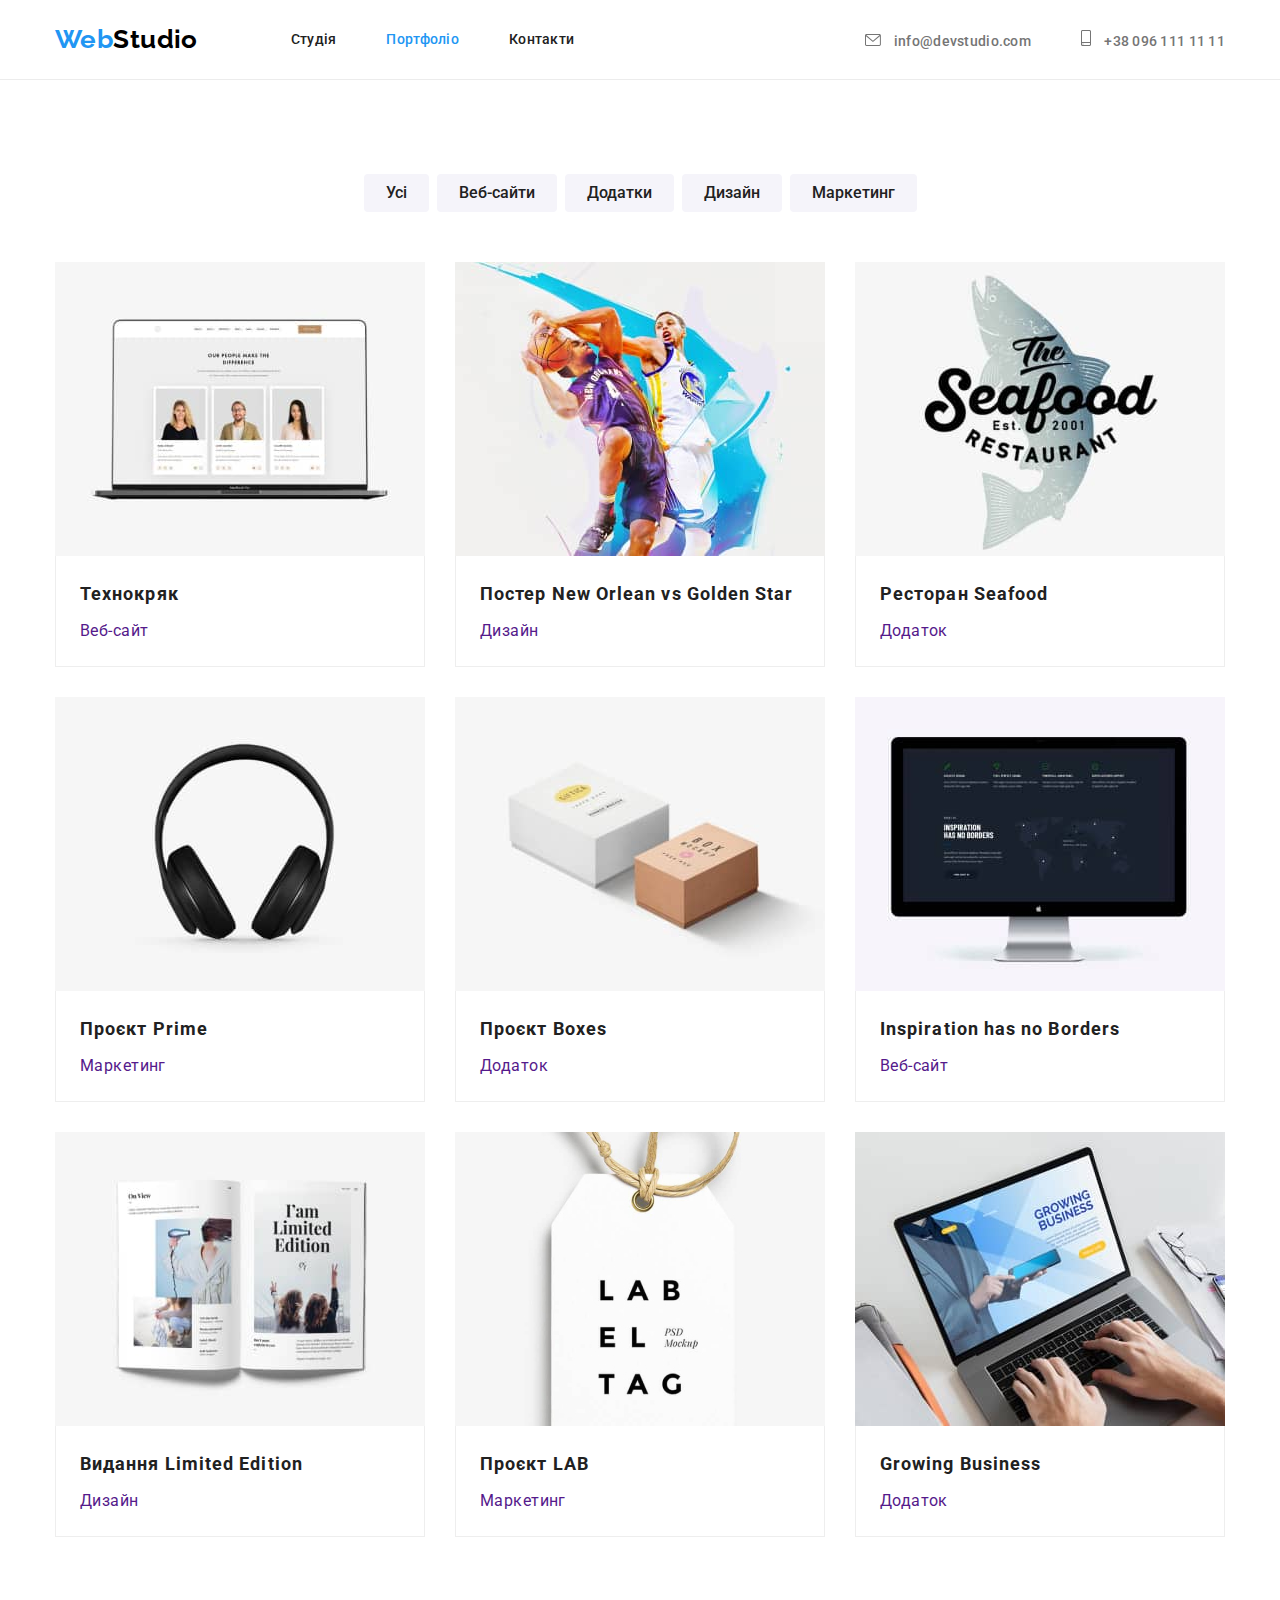
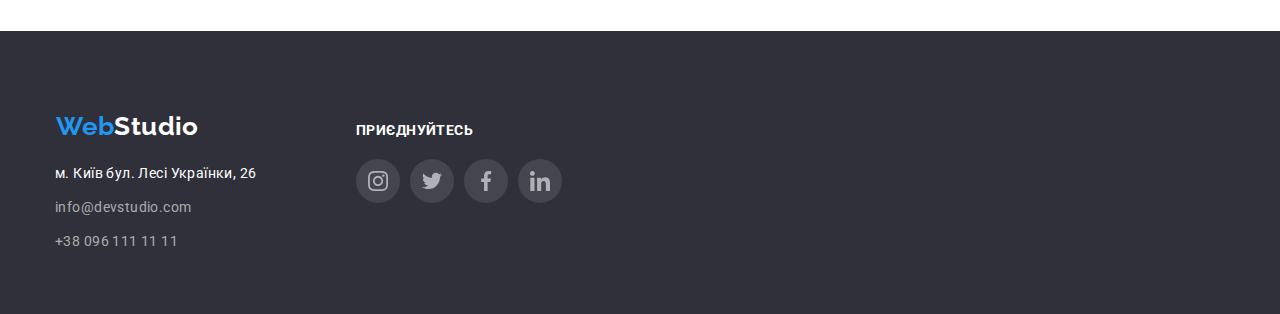
==== portfolio.html @ a65ffd53 "gotovo)" ====
<!DOCTYPE html>
<html lang="en">
  <head>
    <meta charset="UTF-8" />
    <meta http-equiv="X-UA-Compatible" content="IE=edge" />
    <meta name="viewport" content="width=device-width, initial-scale=1.0" />
    <title>Портфоліо</title>
    <link
      rel="stylesheet"
      href="https://cdn.jsdelivr.net/npm/modern-normalize@1.1.0/modern-normalize.css"
    />
    <link rel="preconnect" href="https://fonts.googleapis.com" />
    <link rel="preconnect" href="https://fonts.gstatic.com" crossorigin />
    <link
      href="https://fonts.googleapis.com/css2?family=Raleway:wght@700&family=Roboto:wght@400;500;700;900&display=swap"
      rel="stylesheet"
    />
    <link type="text/css" rel="stylesheet" href="./css/style.css" />
  </head>
  <body>
      
    <header class="header">
       <div class="container div-head">
      <nav class="site-nav">
         <a class="logo-head link" href="/index.html"
              ><span class="blue-logo">Web</span>Studio</a
            >
        <ul class="list head-menu">
           
          <li class="menu"><a class="site-nav__link" href="./index.html">Студія</a></li>

          <li class="menu">
            <a class="site-nav__link current" href="./portfolio.html">Портфолiо</a>
          </li>
          <li class="menu"><a class="site-nav__link" href="">Контакти</a></li>
        </ul>
            </nav>
        <ul class="list nav-contact">
          <li class="contacts">
            <a class="head-contact" href="mailto:info@devstudio.com"
              > <svg width="16" height="12" class="envelope">
                <use href="./images/symbol-defs.svg#icon-envelope"></use>
              </svg> info@devstudio.com</a
            >
          </li>
          <li class="contacts">
            <a class="head-contact" href="tel:+380961111111"
              > <svg width="10" height="16" class="smartphone">
                <use href="./images/symbol-defs.svg#icon-smartphone"></use>
              </svg> +38 096 111 11 11</a
            >
          </li>
        </ul>
  
      </div>
    </header>
    <main> 
     
      <section class="section main-portfolio">
         <div class="container">
        <h1  class="title none-display">Портфолiо</h1>
        <ul class="list filter">
          <li class="filter-button"><button type="button" class="button">Усі</button></li>
          <li class="filter-button"><button type="button" class="button" >Веб-сайти</button></li>
          <li class="filter-button"><button type="button" class="button" >Додатки</button></li>
          <li class="filter-button"><button type="button" class="button" >Дизайн</button></li>
          <li class="filter-button"><button type="button" class="button" >Маркетинг</button></li>
        </ul>
        <ul class="cards list">
          <li class="cards-product">
            <a href="" class="link cards-link">
            <img class="image" src="./images/techno.jpg" alt="Ноутбук" width="370" />
            <div class="card-orient">
            <h2 class="card-name">Технокряк</h2>
            <p class="description">Веб-сайт</p>
            </div>
            </a>
          </li>
          <li class="cards-product">
             <a href="" class="link cards-link">
            <img class="image"
              src="./images/goldenstars.jpg"
              alt="Гра в баскетбол"
              width="370"
            />
            <div class="card-orient">
            <h2 class="card-name">Постер New Orlean vs Golden Star</h2>
            <p class="description">Дизайн</p>
            </div>
            </a>
          </li>
          <li class="cards-product">
             <a href="" class="link cards-link">
            <img class="image" src="./images/seafood.jpg" alt="Лого ресторану" width="370" />
            <div class="card-orient">
            <h2 class="card-name">Ресторан Seafood</h2>
            <p class="description">Додаток</p>
            </div>
            </a>
          </li>
          <li class="cards-product">
             <a href="" class="link cards-link">
            <img class="image" src="./images/prime.jpg" alt="Навушники" width="370" />
            <div class="card-orient">
            <h2 class="card-name">Проєкт Prime</h2>
            <p class="description">Маркетинг</p>
            </div>
            </a>
          </li>
          <li class="cards-product">
             <a href="" class="link cards-link">
            <img class="image" src="./images/boxes.jpg" alt="Дві коробки" width="370" />
            <div class="card-orient">
            <h2 class="card-name">Проєкт Boxes</h2>
            <p class="description">Додаток</p>
            </div>
            </a>
          </li>
          <li class="cards-product">
             <a href="" class="link cards-link">
            <img class="image" src="./images/border.jpg" alt="Моноблок" width="370" />
            <div class="card-orient">
            <h2 class="card-name">Inspiration has no Borders</h2>
            <p class="description">Веб-сайт</p>
            </div>
            </a>
          </li>
          <li class="cards-product">
             <a href="" class="link cards-link">
            <img class="image" src="./images/limited.jpg" alt="Відкрита книга" width="370" />
            <div class="card-orient">
            <h2 class="card-name">Видання Limited Edition</h2>
            <p class="description">Дизайн</p>
            </div>
            </a>
          </li>
          <li class="cards-product">
             <a href="" class="link cards-link">
            <img class="image" src="./images/lab.jpg" alt="Логотип проекту" width="370" />
            <div class="card-orient">
            <h2 class="card-name">Проєкт LAB</h2>
            <p class="description">Маркетинг</p>
            </div>
            </a>
          </li>
          <li class="cards-product">
             <a href="" class="link cards-link">
            <img class="image"
              src="./images/growing.jpg"
              alt="Відкритий ноутбук"
              width="370"
            />
            <div class="card-orient">
            <h2 class="card-name">Growing Business</h2>
            <p class="description">Додаток</p>
            </div>
            </a>
          </li>
        </ul>
        </div>
      </section>
    </main>
     <footer class="foot">
      <div class="container">
      
      <address class="address">
        <a class="logo-foot link" href="/index.html"
        ><span class="blue-logo">Web</span>Studio</a
      >
        <ul class="list address-list">
          <li class="address-item">
            <a
              class="map link"
              href="https://goo.gl/maps/8eCghQY2oybn2GDY6"
              target="_blank"
              rel="noopener noreferrer nofollow"
              >м. Київ бул. Лесі Українки, 26
            </a>
          </li>
          <li class="address-item">
            <a class="foot-contact link" href="mailto:info@devstudio.com"
              >info@devstudio.com</a
            >
          </li>
          <li class="address-item">
            <a class="foot-contact link" href="tel:+380961111111"
              >+38 096 111 11 11</a
            >
          </li>
        </ul>
      </address> 
      <section class="sing-section">
      <h3 class="singin">Приєднуйтесь</h3>
      <ul class="list singin-list">
        <li class="singin-logo">
          <a href="">
          <svg class="singin-icon">
          <use href="./images/symbol-defs.svg#icon-instagram">

          </use>
        </svg>
          </a>
      </li>
        <li class="singin-logo">
          <a href="">
          <svg class="singin-icon">
          <use href="./images/symbol-defs.svg#icon-twitter">

          </use>
        </svg></a>
      </li>
        <li class="singin-logo">
          <a href="">
          <svg class="singin-icon">
          <use href="./images/symbol-defs.svg#icon-facebook">

          </use>
        </svg></a>
      </li>
        <li class="singin-logo">
          <a href="">
          <svg class="singin-icon">
          <use href="./images/symbol-defs.svg#icon-linkedin">

          </use>
        </svg></a>
      </li>
      </ul>
      </section>
          </div>

    </footer>
    
  </body>
</html>
---- css/style.css ----
:root {
  --primary-font: Roboto, sans-serif;

  --secondary-font: "raleway", sans-serif;

  --main-bgcolor: #ffffff;

  --bgcolor: #2f303a;

  --hcolor: #212121;

  --pcolor: #757575;

  --blue: #2196f3;

  --ourbgcolor: #f5f4fa;
}
html {
  box-sizing: border-box;
}
h1,
h2,
h3,
h4,
h5,
h6,
p {
  margin: 0;
}

ul,
ol {
  margin: 0;
  padding: 0;
}
img {
  display: block;
  max-width: 100%;
}
.none-display {
  position: absolute;
  white-space: nowrap;
  width: 1px;
  height: 1px;
  overflow: hidden;
  border: 0;
  padding: 0;
  clip: rect(0 0 0 0);
  clip-path: inset(50%);
  margin: -1px;
}
.list {
  list-style: none;
  /* margin: 0px; */
}
.link,
.site-nav__link,
.head-contact {
  text-decoration: none;
}

.button,
.promo-button {
  cursor: pointer;
}

body {
  background-color: var(--main-bgcolor);
  color: var(--pcolor);
  font-family: var(--primary-font);
  letter-spacing: 0.03em;
  font-size: 14px;
}
.container {
  text-align: center;
  /* outline: #2196f3 dashed; */
  width: 1200px;
  padding: 0 15px;
  margin: 0 auto;
}
.section {
  padding-top: 94px;
  padding-bottom: 94px;
}

/* /* header style  */

.site-nav,
.head-menu,
.header,
.nav-contact,
.div-head {
  display: flex;
}

.header {
  border-bottom: 1px solid #ececec;

  padding-top: 24px;
  padding-bottom: 24px;
}
.site-nav {
  justify-content: space-between;
}
.menu:not(:last-child),
.contacts:not(:last-child) {
  margin-right: 50px;
}

.div-head {
  justify-content: space-between;
  align-items: center;
}
.head-menu {
  align-items: center;
  margin-left: 93px;
}
.head-contact {
  color: var(--pcolor);
}
.site-nav__link {
  color: rgb(255, 255, 255);
}
.logo-head {
  color: #000000;
}
.logo-foot {
  color: #ffffff;
}
.logo-foot,
.logo-head {
  font-family: var(--secondary-font);
  font-style: normal;
  font-weight: 700;
  font-size: 26px;
  line-height: 1.2;
}
.blue-logo {
  color: var(--blue);
}

.site-nav a:hover,
.foot a:hover,
.nav-contact a:hover,
.site-nav a:focus,
.foot a:focus,
.nav-contact a:focus {
  color: var(--blue);
}
.site-nav__link,
.head-contact {
  font-weight: 500;
  letter-spacing: 0.02em;
}
.site-nav__link {
  line-height: 1.14;
}
.head-contact {
  line-height: 1.14;
}
.site-nav__link,
.title,
.card-name {
  color: var(--hcolor);
  font-size: 14px;
}
.current {
  color: var(--blue);
}
.envelope,
.smartphone {
  fill: var(--pcolor);
  margin-right: 10px;
}
.nav-contact {
  align-items: baseline;
}
.head-contact:hover .envelope,
.head-contact:focus .envelope,
.head-contact:hover .smartphone,
.head-contact:focus .smartphone {
  fill: var(--blue);
}

/* section promo */

.promo {
  display: flex;
  flex-direction: column;
  align-items: center;
  padding-top: 200px;
  padding-bottom: 200px;

  background-image: url(../images/Overlay.svg), url(../images/bg-Img.jpg);
  background-size: cover;
}
.promo,
.foot {
  background-color: var(--bgcolor);
}
.promo-name {
  margin-bottom: 30px;

  font-weight: 900;
  font-size: 44px;
  line-height: 1.36;
  text-align: center;

  text-transform: uppercase;
  color: #ffffff;
}
.promo-button {
  align-items: center;
  padding: 10px 32px;

  border-radius: 4px;
  border: 0cm;
  color: var(--main-bgcolor);
  background-color: var(--blue);
  font-family: inherit;
  font-weight: 700;
  line-height: 1.88;
}

.promo-name,
.promo-button {
  letter-spacing: 0.06em;
}

.promo-button:hover,
.promo-button:focus {
  background-color: #188ce8;
}

/* skills section */

.skills-item {
  display: flex;
  flex-wrap: wrap;
  gap: 30px;
}
.list-skills {
  flex-basis: calc((100% - 90px) / 4);
}
.list-skills::before {
  content: "";
  display: block;
  height: 120px;
  border-radius: 4px;
  background-color: #f5f4fa;
  background-repeat: no-repeat;
  background-position: center;
}
.icon-antenna::before {
  background-image: url(../images/SVG/antenna.svg);
}
.icon-clock::before {
  background-image: url(../images/SVG/clock.svg);
}
.icon-diagram::before {
  background-image: url(../images/SVG/diagram.svg);
}
.icon-astronaut::before {
  background-image: url(../images/SVG/astronaut.svg);
}
.skls-ttl {
  margin-top: 30px;
  margin-bottom: 10px;
}
.skls-ttl,
.skills-txt {
  text-align: left;
}
.skills-txt {
  line-height: 1.71;
}

/* work section  */

.work {
  padding-top: 0px;
  margin: 0;
}
.work-item {
  display: flex;
  justify-content: space-between;
  row-gap: 30px;
}
.work-title {
  margin-bottom: 50px;
}

/* team section */

.team {
  background-color: var(--ourbgcolor);
  color: var(--hcolor);
  font-size: 16px;
}
.team-item {
  display: flex;
  flex-wrap: wrap;
  gap: 30px;
}
.team-title {
  margin-bottom: 50px;
}
.team-img {
  flex-basis: calc((100% - 90px) / 4);

  background-color: #ffffff;
  box-shadow: 0px 1px 3px rgba(0, 0, 0, 0.12), 0px 1px 1px rgba(0, 0, 0, 0.14),
    0px 2px 1px rgba(0, 0, 0, 0.2);
  border-radius: 0px 0px 4px 4px;
}

.team-title-orient {
  padding-top: 30px;
  padding-bottom: 30px;
}
.our-team {
  font-weight: 500;
  font-size: 16px;
  line-height: 19px;
  letter-spacing: 0.03em;

  margin-bottom: 10px;
}

[lang="en"] {
  font-size: 16px;
  line-height: 1.18;
}

.title {
  line-height: 1.14;
  text-transform: uppercase;
}
.social {
  display: flex;
  margin-left: 32px;
  margin-right: 32px;
}
.icon-social {
  width: 44px;
  height: 44px;
 
  flex-basis: calc((100% - 30px) / 4);
}
.icon-social:not(:last-child) {
  margin-right: 10px;
}
.social-logo {
  fill: #afb1b8;
  margin: 12px 12px;
  width: 20px;
  height: 20px;
}
.social-logo:hover,
.social-logo:focus {
  fill: var(--blue);
}
/* clients section */

.clients-list {
  display: flex;
  gap: 30px;
}

.clients-list .item {
  flex-basis: calc((100%-150px) / 6);
}
.button-clients {
  width: 170px;
  border: 1px solid rgba(175, 177, 184, 1);

  width: 170px;
  height: 92px;
  border: 1px solid #afb1b8;
  border-radius: 4px;
  padding: 16px 32px;
  cursor: pointer;
}
.button-clients:hover,
.button-clients:focus {
  border: 1px solid rgba(33, 150, 243, 1);
}
.button-icon {
  width: 106px;
  height: 60px;
  fill: #afb1b8;
}
.button-icon:hover,
.button-icon:focus {
  fill: var(--blue);
}
/* filter portfolio */
.filter {
  display: flex;
  justify-content: center;

  margin: auto;
  margin-bottom: 50px;
}

.button {
  color: var(--hcolor);
  background-color: var(--ourbgcolor);
  font-weight: 500;
  font-family: var(--primary-font);
  line-height: 1.62;
  border: 0;
  border-radius: 4px;
  padding: 6px 22px;
}
.filter-button:not(:last-child) {
  margin-right: 8px;
}

.title,
.card-name {
  font-weight: 700;
}
.card-name {
  font-size: 18px;
  line-height: 2;
  letter-spacing: 0.06em;
  text-align: left;
}
.button,
.description,
.promo-button {
  font-size: 16px;
}
.description {
  line-height: 1.88;
  text-align: left;
  margin-top: 4px;
}
.main-portlio {
  margin-bottom: 94px;
}
.subtitle {
  color: var(--hcolor);
  font-size: 36px;
  line-height: 1.16;
  font-weight: 700;
  letter-spacing: 0.03em;
}

.cards-link,
.image  {
  display: block;
}

.cards-link:hover,
.cards-link:focus {
 
  box-shadow: 1px 4px 6px 0px rgba(0, 0, 0, 0.16);

box-shadow: 0px 4px 4px 0px rgba(0, 0, 0, 0.06);

box-shadow: 0px 1px 1px 0px rgba(0, 0, 0, 0.12);


}
.cards {
  display: flex;

  flex-wrap: wrap;
  gap: 30px;
}

.cards-product {
  flex-basis: calc((100% - 60px) / 3);
}
.card-orient {
  padding: 20px 24px;
  border-left: 1px solid rgba(238, 238, 238, 1);
  border-right: 1px solid rgba(238, 238, 238, 1);
  border-bottom: 1px solid rgba(238, 238, 238, 1);
}

.button:hover,
.button:focus {
  color: var(--main-bgcolor);
  background-color: var(--blue);
  box-shadow: 0px 3px 1px rgba(0, 0, 0, 0.1), 0px 1px 2px rgba(0, 0, 0, 0.08),
    0px 2px 2px rgba(0, 0, 0, 0.12);
  border-radius: 4px;
}

/* footer section */
.foot {
  
  
  padding-top: 60px;
  padding-bottom: 60px;
}
.logo-foot {
  display: block;
  width: 145px;
  margin-bottom: 20px;
}

.foot-contact {
  color: rgba(255, 255, 255, 0.6);
  line-height: 1.71;
}
.address {
  font-style: normal;
  padding-top: 20px;
}
.address-list {
  display: flex;
  align-items: flex-start;
  flex-direction: column;
  flex-direction: column;
  flex-direction: column;
  width: 231px;
}
.address-item:not(:last-child) {
  margin-bottom: 10px;
}
.map {
  color: rgb(255, 255, 255);
  line-height: 1.71;
}
.singin {
  margin-bottom: 20px;


  color: var(--main-bgcolor);
  text-transform: uppercase;
  font-size: 14px;
}
.sing-section {
 margin-left: 70px;
  width: 80px;
}

.singin-list {
  display: flex;
 
}
.singin-logo {
  width: 44px;
  height: 44px;


 border-radius: 50%;
 background-color: rgba(255, 255, 255, 0.1);

  flex-basis: calc((100% - 30px) / 4);
}
.singin-logo:not(:last-child) {
  margin-right: 10px;
}
.singin-icon {
  fill: #afb1b8;
  margin: 12px 12px;
  width: 20px;
  height: 20px;
}
.singin-icon:hover,
.singin-icon:focus {
  fill: var(--blue);
}
.foot .container {
  display: flex;
  align-items: baseline;
}
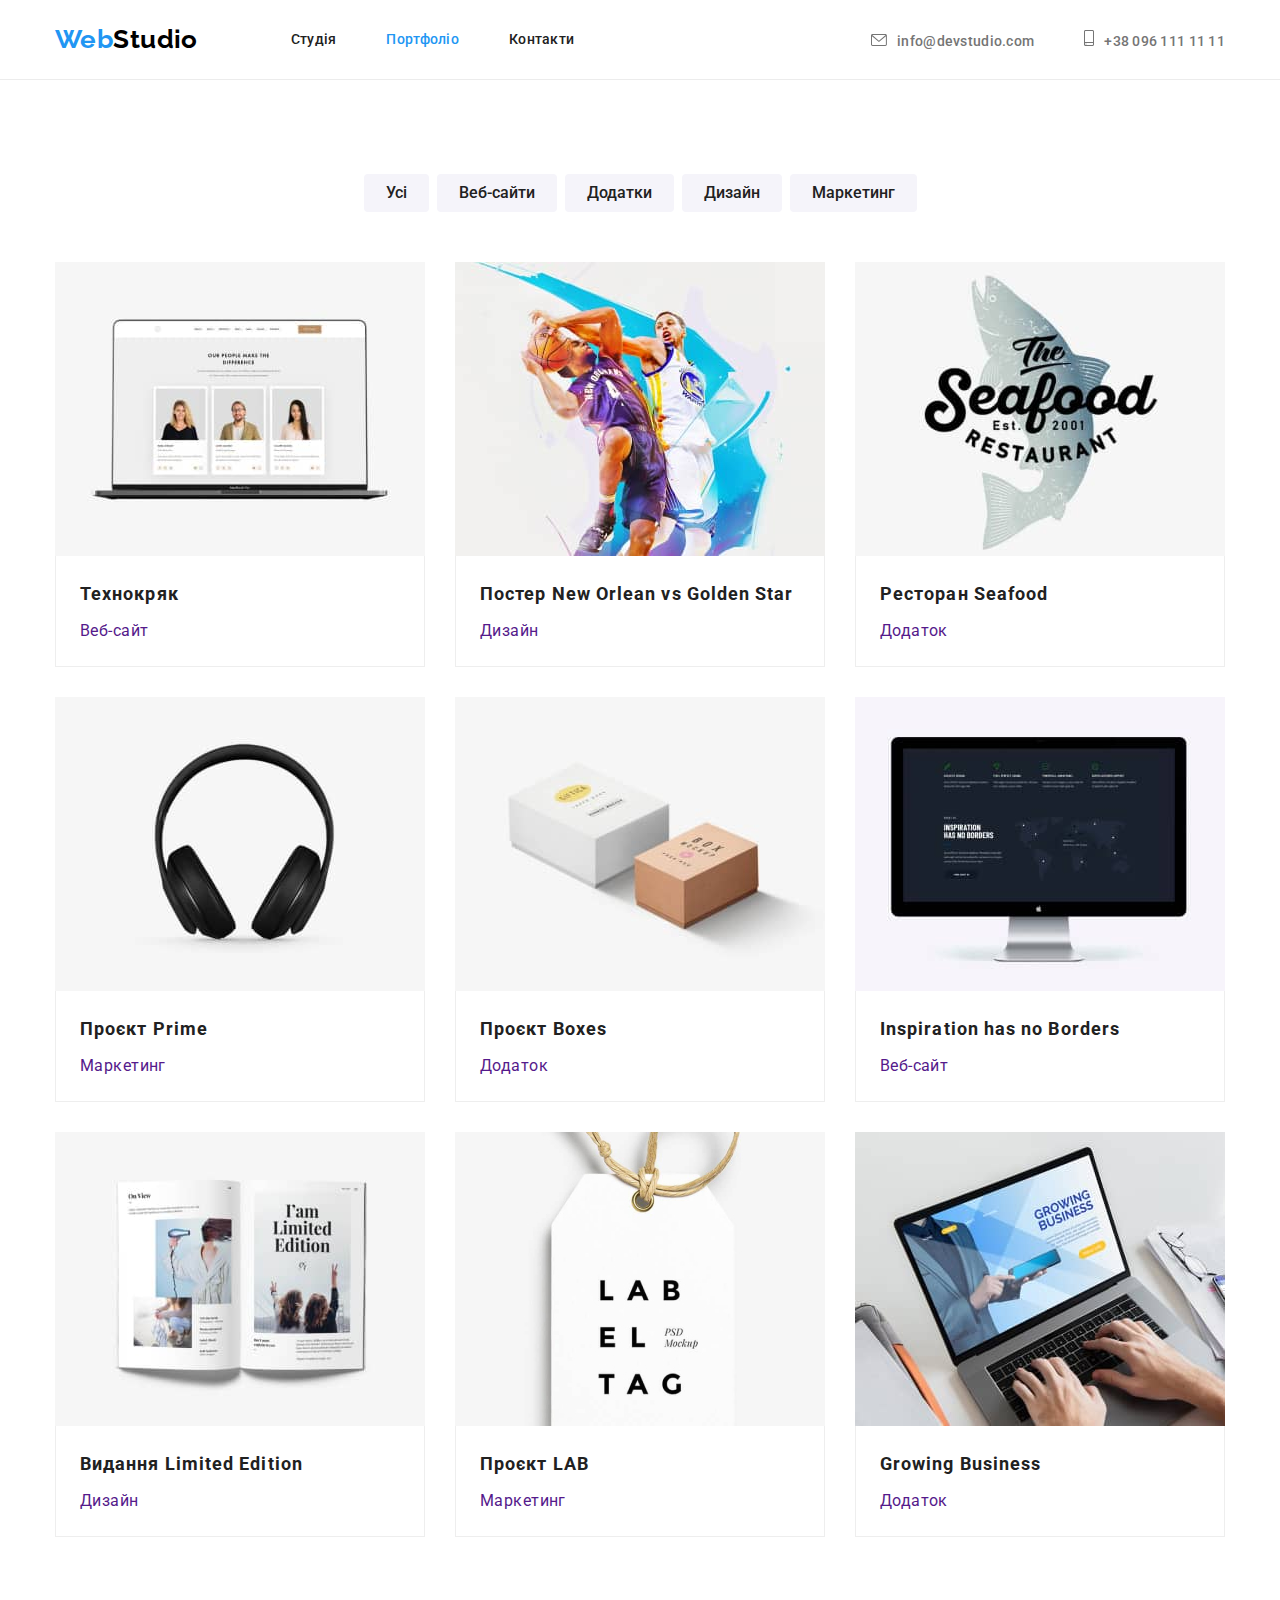
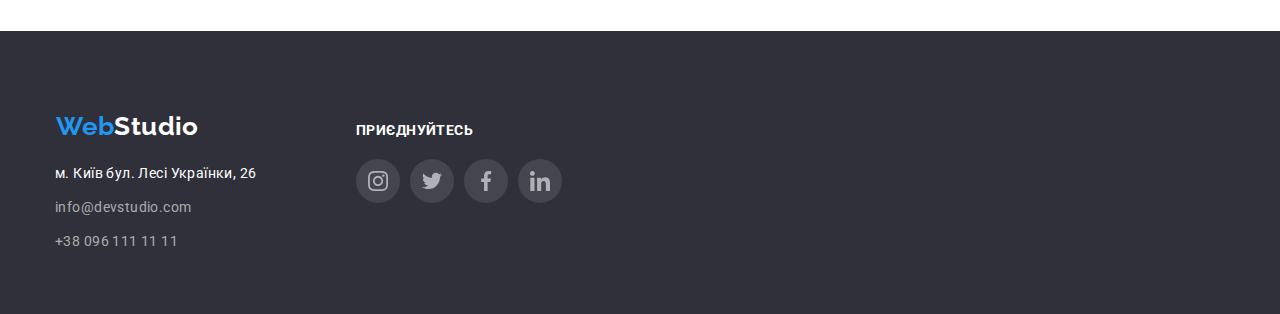
==== commit 9cf36e52: "fixed many problem" ====
--- a/portfolio.html
+++ b/portfolio.html
@@ -193,8 +193,8 @@
       <h3 class="singin">Приєднуйтесь</h3>
       <ul class="list singin-list">
         <li class="singin-logo">
-          <a href="">
-          <svg class="singin-icon">
+          <a href="" class="singin-link">
+          <svg class="singin-icon" width="20" height="20">
           <use href="./images/symbol-defs.svg#icon-instagram">
 
           </use>
@@ -202,24 +202,24 @@
           </a>
       </li>
         <li class="singin-logo">
-          <a href="">
-          <svg class="singin-icon">
+          <a href="" class="singin-link">
+          <svg class="singin-icon" width="20" height="20">
           <use href="./images/symbol-defs.svg#icon-twitter">
 
           </use>
         </svg></a>
       </li>
         <li class="singin-logo">
-          <a href="">
-          <svg class="singin-icon">
+          <a href="" class="singin-link">
+          <svg class="singin-icon" width="20" height="20">
           <use href="./images/symbol-defs.svg#icon-facebook">
 
           </use>
         </svg></a>
       </li>
         <li class="singin-logo">
-          <a href="">
-          <svg class="singin-icon">
+          <a href="" class="singin-link">
+          <svg class="singin-icon" width="20" height="20">
           <use href="./images/symbol-defs.svg#icon-linkedin">
 
           </use>
--- a/css/style.css
+++ b/css/style.css
@@ -11,7 +11,7 @@
 
   --pcolor: #757575;
 
-  --blue: #2196f3;
+  --accent-color: #2196f3;
 
   --ourbgcolor: #f5f4fa;
 }
@@ -116,6 +116,8 @@
   margin-left: 93px;
 }
 .head-contact {
+  display: flex;
+  align-items: baseline;
   color: var(--pcolor);
 }
 .site-nav__link {
@@ -136,7 +138,7 @@
   line-height: 1.2;
 }
 .blue-logo {
-  color: var(--blue);
+  color: var(--accent-color);
 }
 
 .site-nav a:hover,
@@ -145,7 +147,7 @@
 .site-nav a:focus,
 .foot a:focus,
 .nav-contact a:focus {
-  color: var(--blue);
+  color: var(--accent-color);
 }
 .site-nav__link,
 .head-contact {
@@ -165,7 +167,7 @@
   font-size: 14px;
 }
 .current {
-  color: var(--blue);
+  color: var(--accent-color);
 }
 .envelope,
 .smartphone {
@@ -173,26 +175,34 @@
   margin-right: 10px;
 }
 .nav-contact {
+  
   align-items: baseline;
 }
 .head-contact:hover .envelope,
 .head-contact:focus .envelope,
 .head-contact:hover .smartphone,
 .head-contact:focus .smartphone {
-  fill: var(--blue);
+  fill: var(--accent-color);
 }
 
 /* section promo */
 
 .promo {
-  display: flex;
-  flex-direction: column;
-  align-items: center;
+  max-width: 1600px;
+  margin: 0 auto;
   padding-top: 200px;
   padding-bottom: 200px;
 
-  background-image: url(../images/Overlay.svg), url(../images/bg-Img.jpg);
+  background-image: linear-gradient(
+      to right,
+      rgba(47, 48, 58, 0.4),
+      rgba(47, 48, 58, 0.4)
+    ),
+    url(../images/bg-Img.jpg);
+
   background-size: cover;
+  background-repeat: no-repeat;
+  align-items: center;
 }
 .promo,
 .foot {
@@ -216,7 +226,7 @@
   border-radius: 4px;
   border: 0cm;
   color: var(--main-bgcolor);
-  background-color: var(--blue);
+  background-color: var(--accent-color);
   font-family: inherit;
   font-weight: 700;
   line-height: 1.88;
@@ -341,11 +351,17 @@
   margin-left: 32px;
   margin-right: 32px;
 }
-.icon-social {
+/* .icon-social {
   width: 44px;
   height: 44px;
- 
-  flex-basis: calc((100% - 30px) / 4);
+
+} */
+.link-social {
+  display: flex;
+  width: 44px;
+  height: 44px;
+  border-radius: 50%;
+  background-color: var(--main-bgcolor);
 }
 .icon-social:not(:last-child) {
   margin-right: 10px;
@@ -353,12 +369,14 @@
 .social-logo {
   fill: #afb1b8;
   margin: 12px 12px;
-  width: 20px;
-  height: 20px;
-}
-.social-logo:hover,
-.social-logo:focus {
-  fill: var(--blue);
+}
+.link-social:hover,
+.link-social:focus {
+  background-color: var(--accent-color);
+}
+.link-social:hover .social-logo,
+.link-social:focus .social-logo {
+  fill: var(--main-bgcolor);
 }
 /* clients section */
 
@@ -368,31 +386,31 @@
 }
 
 .clients-list .item {
-  flex-basis: calc((100%-150px) / 6);
-}
-.button-clients {
-  width: 170px;
-  border: 1px solid rgba(175, 177, 184, 1);
-
+  flex-basis: calc((100% - 150px) / 6);
+}
+.link-clients {
+  display: flex;
   width: 170px;
   height: 92px;
+  padding: 16px 32px;
+
+  border: 1px solid rgba(175, 177, 184, 1);
   border: 1px solid #afb1b8;
   border-radius: 4px;
-  padding: 16px 32px;
+
   cursor: pointer;
 }
-.button-clients:hover,
-.button-clients:focus {
+.link-clients:hover,
+.link-clients:focus {
   border: 1px solid rgba(33, 150, 243, 1);
 }
-.button-icon {
-  width: 106px;
-  height: 60px;
+.clients-icon {
+
   fill: #afb1b8;
 }
-.button-icon:hover,
-.button-icon:focus {
-  fill: var(--blue);
+.link-clients:hover .clients-icon,
+.link-clients:focus .clients-icon {
+  fill: var(--accent-color);
 }
 /* filter portfolio */
 .filter {
@@ -449,21 +467,19 @@
 }
 
 .cards-link,
-.image  {
+.image {
   display: block;
 }
 
 .cards-link:hover,
 .cards-link:focus {
- 
-  box-shadow: 1px 4px 6px 0px rgba(0, 0, 0, 0.16);
-
-box-shadow: 0px 4px 4px 0px rgba(0, 0, 0, 0.06);
-
-box-shadow: 0px 1px 1px 0px rgba(0, 0, 0, 0.12);
-
-
-}
+  box-shadow:
+   0px 1px 1px rgba(0, 0, 0, 0.12), 
+    0px 4px 4px rgba(0, 0, 0, 0.06),
+   1px 4px 6px rgba(0, 0, 0, 0.16);
+
+}
+
 .cards {
   display: flex;
 
@@ -484,7 +500,7 @@
 .button:hover,
 .button:focus {
   color: var(--main-bgcolor);
-  background-color: var(--blue);
+  background-color: var(--accent-color);
   box-shadow: 0px 3px 1px rgba(0, 0, 0, 0.1), 0px 1px 2px rgba(0, 0, 0, 0.08),
     0px 2px 2px rgba(0, 0, 0, 0.12);
   border-radius: 4px;
@@ -492,8 +508,6 @@
 
 /* footer section */
 .foot {
-  
-  
   padding-top: 60px;
   padding-bottom: 60px;
 }
@@ -529,27 +543,26 @@
 .singin {
   margin-bottom: 20px;
 
-
   color: var(--main-bgcolor);
   text-transform: uppercase;
   font-size: 14px;
 }
 .sing-section {
- margin-left: 70px;
+  margin-left: 70px;
   width: 80px;
 }
 
 .singin-list {
   display: flex;
- 
-}
-.singin-logo {
+}
+.singin-link {
+  display: flex;
+  
   width: 44px;
   height: 44px;
 
-
- border-radius: 50%;
- background-color: rgba(255, 255, 255, 0.1);
+  border-radius: 50%;
+  background-color: rgba(255, 255, 255, 0.1);
 
   flex-basis: calc((100% - 30px) / 4);
 }
@@ -558,15 +571,19 @@
 }
 .singin-icon {
   fill: #afb1b8;
+
   margin: 12px 12px;
-  width: 20px;
-  height: 20px;
-}
-.singin-icon:hover,
-.singin-icon:focus {
-  fill: var(--blue);
+ 
+}
+.singin-link:hover,
+.singin-link:focus {
+  background-color: var(--accent-color);
+}
+.singin-link:hover .singin-icon,
+.singin-link:focus .singin-icon {
+  fill: var(--main-bgcolor);
 }
 .foot .container {
   display: flex;
   align-items: baseline;
-}+}
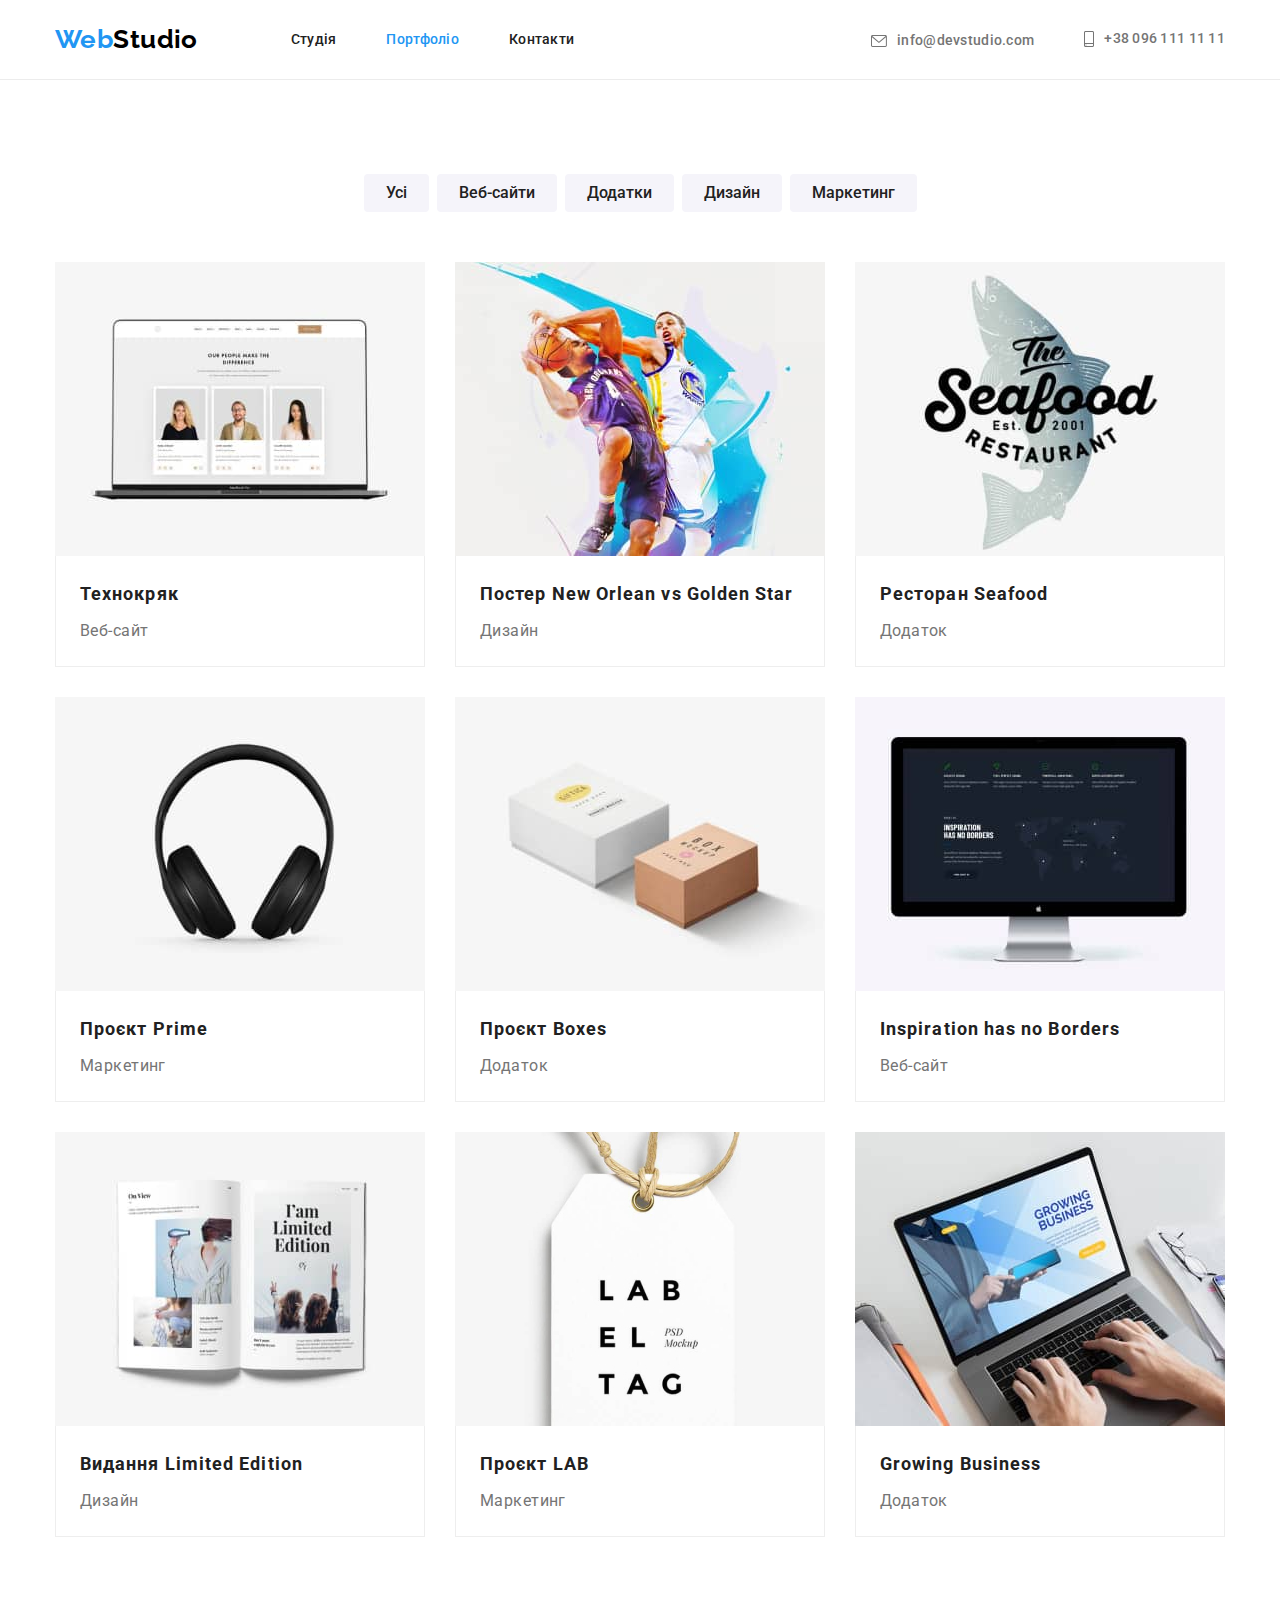
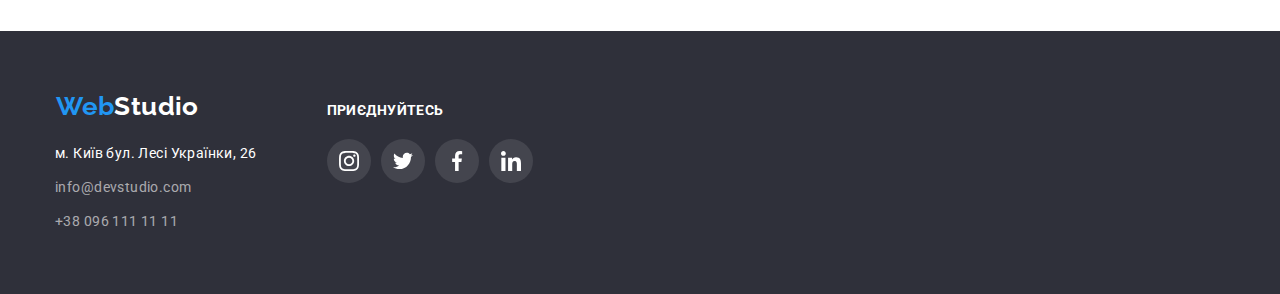
==== commit c0ae7279: "fixed my problem" ====
--- a/portfolio.html
+++ b/portfolio.html
@@ -22,7 +22,7 @@
     <header class="header">
        <div class="container div-head">
       <nav class="site-nav">
-         <a class="logo-head link" href="/index.html"
+         <a class="logo-head link" href="./index.html"
               ><span class="blue-logo">Web</span>Studio</a
             >
         <ul class="list head-menu">
--- a/css/style.css
+++ b/css/style.css
@@ -117,7 +117,7 @@
 }
 .head-contact {
   display: flex;
-  align-items: baseline;
+  align-items: center;
   color: var(--pcolor);
 }
 .site-nav__link {
@@ -348,14 +348,11 @@
 }
 .social {
   display: flex;
+  margin-top: 16px;
   margin-left: 32px;
   margin-right: 32px;
 }
-/* .icon-social {
-  width: 44px;
-  height: 44px;
-
-} */
+
 .link-social {
   display: flex;
   width: 44px;
@@ -390,9 +387,11 @@
 }
 .link-clients {
   display: flex;
-  width: 170px;
+  align-items: center;
+  justify-content: center;
+ 
   height: 92px;
-  padding: 16px 32px;
+  
 
   border: 1px solid rgba(175, 177, 184, 1);
   border: 1px solid #afb1b8;
@@ -451,6 +450,7 @@
   font-size: 16px;
 }
 .description {
+  color: var(--pcolor);
   line-height: 1.88;
   text-align: left;
   margin-top: 4px;
@@ -523,7 +523,7 @@
 }
 .address {
   font-style: normal;
-  padding-top: 20px;
+  
 }
 .address-list {
   display: flex;
@@ -531,7 +531,7 @@
   flex-direction: column;
   flex-direction: column;
   flex-direction: column;
-  width: 231px;
+  
 }
 .address-item:not(:last-child) {
   margin-bottom: 10px;
@@ -542,14 +542,14 @@
 }
 .singin {
   margin-bottom: 20px;
-
+text-align: left;
   color: var(--main-bgcolor);
   text-transform: uppercase;
   font-size: 14px;
 }
 .sing-section {
   margin-left: 70px;
-  width: 80px;
+
 }
 
 .singin-list {
@@ -570,7 +570,7 @@
   margin-right: 10px;
 }
 .singin-icon {
-  fill: #afb1b8;
+  fill: var(--main-bgcolor);
 
   margin: 12px 12px;
  
